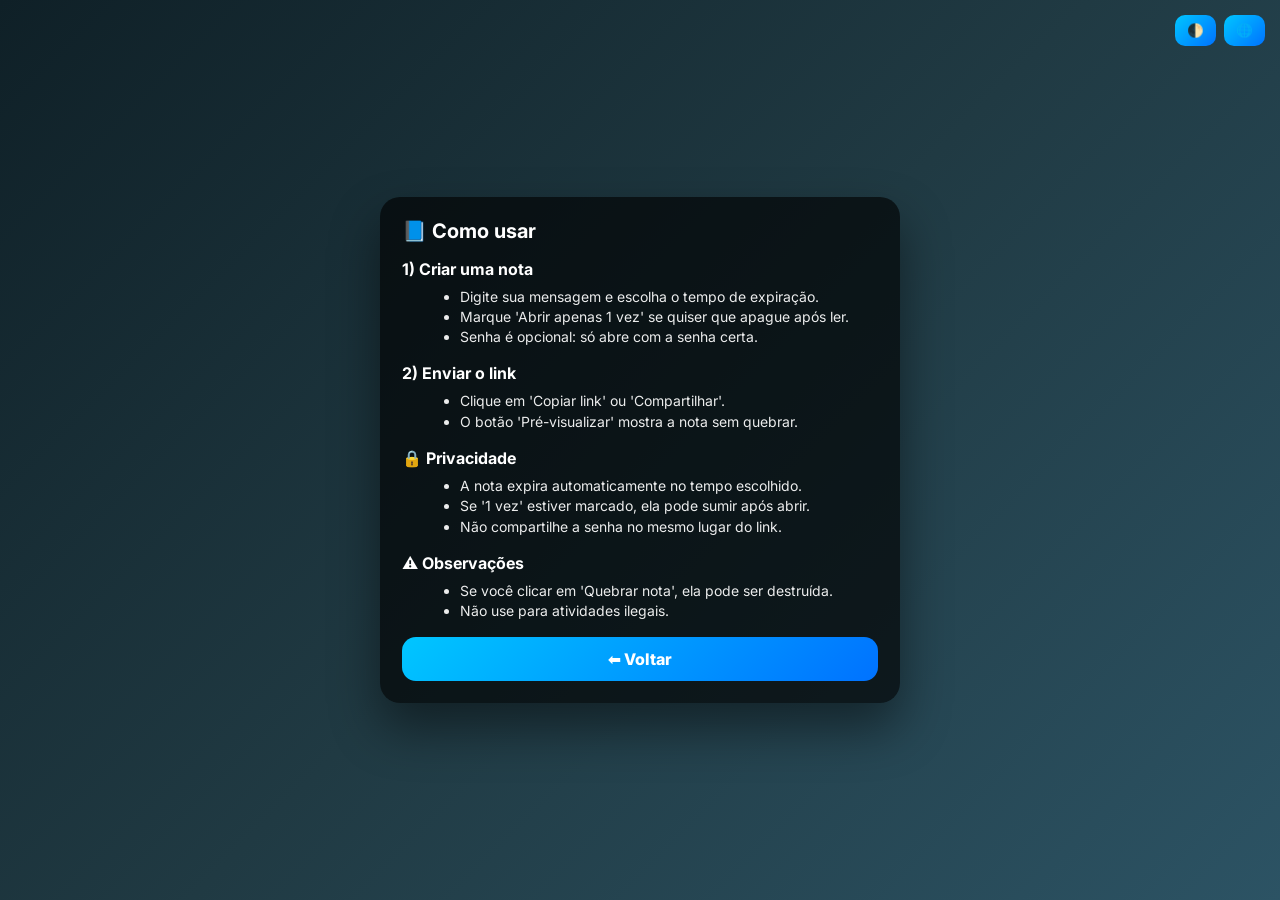
==== como-usar.html @ 9c48ce54 "Add files via upload" ====
<!DOCTYPE html>
<html lang="pt-BR">
<head>
  <meta charset="UTF-8" />
  <meta name="viewport" content="width=device-width, initial-scale=1" />
  <title>Como usar • Privinote</title>
  <link rel="preconnect" href="https://fonts.googleapis.com">
  <link rel="preconnect" href="https://fonts.gstatic.com" crossorigin>
  <link href="https://fonts.googleapis.com/css2?family=Inter:wght;500;600;700&display=swap" rel="stylesheet">
  <style>
    :root{--bg-dark:linear-gradient(135deg,#0f2027,#203a43,#2c5364);--bg-light:linear-gradient(135deg,#f5f7fa,#c3cfe2);--box-dark:rgba(0,0,0,.65);--box-light:rgba(255,255,255,.92);--text-dark:#fff;--text-light:#111;--accent:#00c6ff;}
    *{box-sizing:border-box}
    body{margin:0;padding:16px;font-family:Inter,system-ui,Segoe UI,Arial,sans-serif;background:var(--bg-dark);color:var(--text-dark);min-height:100vh;display:flex;align-items:center;justify-content:center;transition:.3s}
    body.light{background:var(--bg-light);color:var(--text-light)}
    .top-controls{position:fixed;top:15px;right:15px;display:flex;gap:8px}
    .top-controls button{width:auto;padding:8px 12px;border-radius:10px;border:none;cursor:pointer;background:linear-gradient(135deg,#00c6ff,#0072ff);color:#fff;font-weight:700}
    .card{background:var(--box-dark);padding:22px;border-radius:20px;max-width:520px;width:100%;box-shadow:0 25px 50px rgba(0,0,0,.45)}
    body.light .card{background:var(--box-light)}
    h1{margin:0 0 10px;font-size:20px}
    h2{margin:16px 0 8px;font-size:16px}
    p,li{font-size:14px;line-height:1.45;opacity:.92}
    ul{margin:8px 0 0 18px}
    .back{display:block;text-align:center;margin-top:16px;padding:12px;border-radius:14px;text-decoration:none;font-weight:800;color:#fff;background:linear-gradient(135deg,#00c6ff,#0072ff)}
    body.light .back{color:#fff}
  </style>
</head>
<body>
  <div class="top-controls">
    <button onclick="toggleTheme()">🌓</button>
    <button onclick="toggleLang()">🌐</button>
  </div>

  <div class="card">
    <h1 id="t_title">📘 Como usar</h1>

    <h2 id="t_h2_1">1) Criar uma nota</h2>
    <ul>
      <li id="t_1a"></li>
      <li id="t_1b"></li>
      <li id="t_1c"></li>
    </ul>

    <h2 id="t_h2_2">2) Enviar o link</h2>
    <ul>
      <li id="t_2a"></li>
      <li id="t_2b"></li>
    </ul>

    <h2 id="t_h2_3">🔒 Privacidade</h2>
    <ul>
      <li id="t_3a"></li>
      <li id="t_3b"></li>
      <li id="t_3c"></li>
    </ul>

    <h2 id="t_h2_4">⚠️ Observações</h2>
    <ul>
      <li id="t_4a"></li>
      <li id="t_4b"></li>
    </ul>

    <a class="back" href="index.html" id="t_back">⬅️ Voltar</a>
  </div>

  <script>
    const texts={
      pt:{
        title:"📘 Como usar",
        h21:"1) Criar uma nota",
        a1:"Digite sua mensagem e escolha o tempo de expiração.",
        b1:"Marque 'Abrir apenas 1 vez' se quiser que apague após ler.",
        c1:"Senha é opcional: só abre com a senha certa.",
        h22:"2) Enviar o link",
        a2:"Clique em 'Copiar link' ou 'Compartilhar'.",
        b2:"O botão 'Pré-visualizar' mostra a nota sem quebrar.",
        h23:"🔒 Privacidade",
        a3:"A nota expira automaticamente no tempo escolhido.",
        b3:"Se '1 vez' estiver marcado, ela pode sumir após abrir.",
        c3:"Não compartilhe a senha no mesmo lugar do link.",
        h24:"⚠️ Observações",
        a4:"Se você clicar em 'Quebrar nota', ela pode ser destruída.",
        b4:"Não use para atividades ilegais.",
        back:"⬅️ Voltar"
      },
      en:{
        title:"📘 How it works",
        h21:"1) Create a note",
        a1:"Type your message and choose an expiration time.",
        b1:"Enable 'Open only once' to delete after reading.",
        c1:"Password is optional: it only opens with the correct password.",
        h22:"2) Send the link",
        a2:"Tap 'Copy link' or 'Share'.",
        b2:"The 'Preview' button shows the note without breaking it.",
        h23:"🔒 Privacy",
        a3:"The note expires automatically after the chosen time.",
        b3:"If 'one time' is enabled, it may disappear after opening.",
        c3:"Don't share the password in the same place as the link.",
        h24:"⚠️ Notes",
        a4:"If you press 'Break note', it can be destroyed.",
        b4:"Do not use for illegal activities.",
        back:"⬅️ Back"
      }
    };

    let lang = localStorage.getItem('lang') || 'pt';

    function applyLang(){
      const t=texts[lang];
      document.documentElement.lang = lang==='pt' ? 'pt-BR' : 'en';
      document.getElementById('t_title').innerText=t.title;
      document.getElementById('t_h2_1').innerText=t.h21;
      document.getElementById('t_1a').innerText=t.a1;
      document.getElementById('t_1b').innerText=t.b1;
      document.getElementById('t_1c').innerText=t.c1;
      document.getElementById('t_h2_2').innerText=t.h22;
      document.getElementById('t_2a').innerText=t.a2;
      document.getElementById('t_2b').innerText=t.b2;
      document.getElementById('t_h2_3').innerText=t.h23;
      document.getElementById('t_3a').innerText=t.a3;
      document.getElementById('t_3b').innerText=t.b3;
      document.getElementById('t_3c').innerText=t.c3;
      document.getElementById('t_h2_4').innerText=t.h24;
      document.getElementById('t_4a').innerText=t.a4;
      document.getElementById('t_4b').innerText=t.b4;
      document.getElementById('t_back').innerText=t.back;
    }

    window.toggleLang=()=>{
      lang = lang==='pt' ? 'en' : 'pt';
      localStorage.setItem('lang',lang);
      applyLang();
    };

    window.toggleTheme=()=>{
      document.body.classList.toggle('light');
      localStorage.setItem('theme',document.body.classList.contains('light')?'light':'dark');
    };

    if(localStorage.getItem('theme')==='light') document.body.classList.add('light');
    applyLang();
  </script>
</body>
</html>
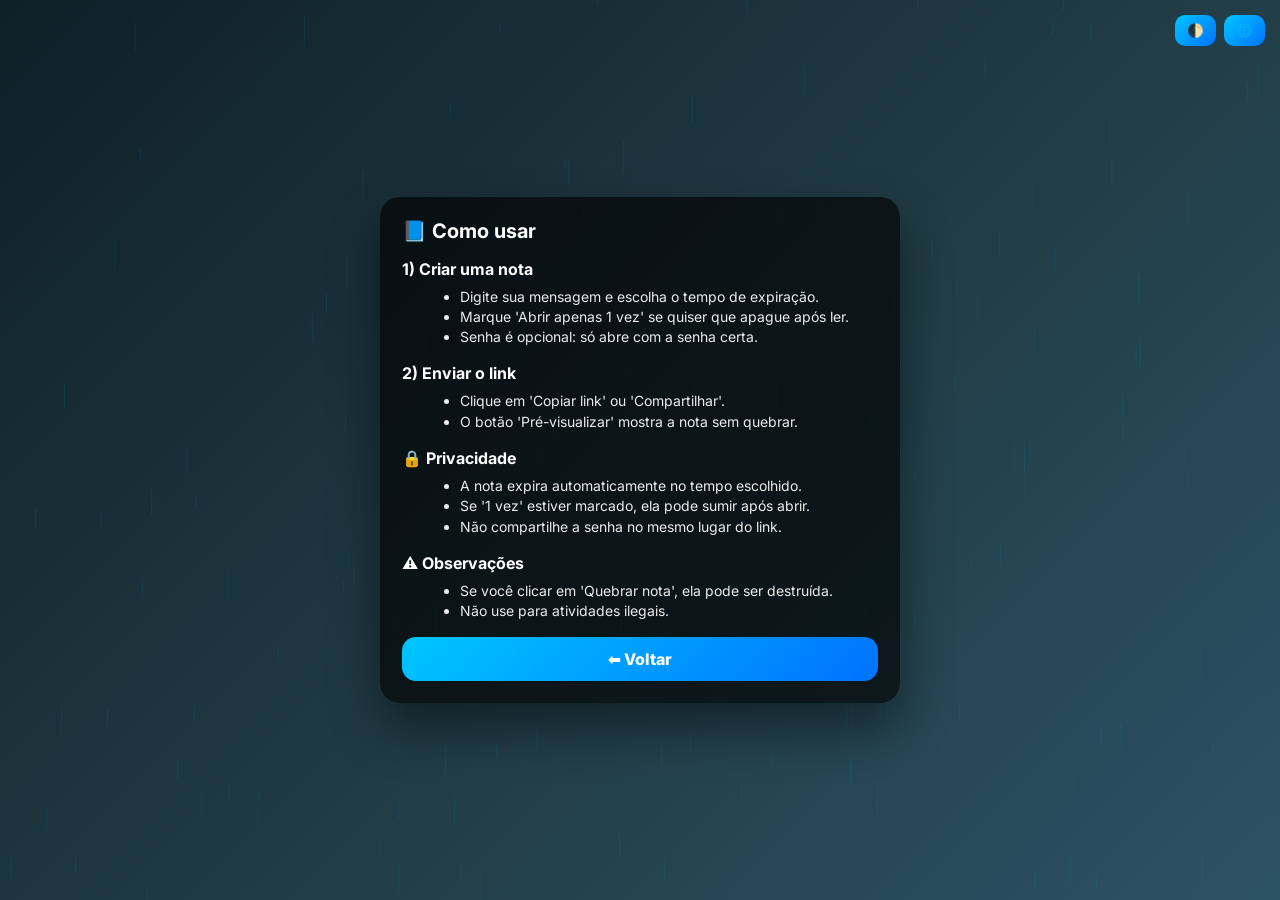
==== commit d89a38e9: "Add files via upload" ====
--- a/como-usar.html
+++ b/como-usar.html
@@ -22,9 +22,15 @@
     ul{margin:8px 0 0 18px}
     .back{display:block;text-align:center;margin-top:16px;padding:12px;border-radius:14px;text-decoration:none;font-weight:800;color:#fff;background:linear-gradient(135deg,#00c6ff,#0072ff)}
     body.light .back{color:#fff}
+
+    /* Chuva cyber (fundo) */
+    #rain{position:fixed;inset:0;width:100%;height:100%;pointer-events:none;z-index:0;opacity:.45}
+    .card{position:relative;z-index:1}
+    .top-controls{z-index:2}
   </style>
 </head>
 <body>
+  <canvas id="rain"></canvas>
   <div class="top-controls">
     <button onclick="toggleTheme()">🌓</button>
     <button onclick="toggleLang()">🌐</button>
@@ -139,5 +145,61 @@
     if(localStorage.getItem('theme')==='light') document.body.classList.add('light');
     applyLang();
   </script>
+
+  <script>
+    // Chuva cyber (leve)
+    (function(){
+      const c = document.getElementById('rain');
+      if(!c) return;
+      const ctx = c.getContext('2d');
+      let W=0,H=0;
+      const DPR = Math.min(window.devicePixelRatio||1, 2);
+      function resize(){
+        W = Math.floor(window.innerWidth);
+        H = Math.floor(window.innerHeight);
+        c.style.width = W+'px';
+        c.style.height = H+'px';
+        c.width = Math.floor(W*DPR);
+        c.height = Math.floor(H*DPR);
+        ctx.setTransform(DPR,0,0,DPR,0,0);
+      }
+      window.addEventListener('resize', resize, {passive:true});
+      resize();
+
+      const count = Math.max(70, Math.min(150, Math.floor(W/6)));
+      const drops = Array.from({length: count}, () => ({
+        x: Math.random()*W,
+        y: Math.random()*H,
+        l: 10 + Math.random()*22,
+        s: 3 + Math.random()*6,
+        w: 1
+      }));
+
+      function color(){
+        // muda levemente conforme tema
+        const isLight = document.body.classList.contains('light');
+        return isLight ? 'rgba(0,114,255,0.22)' : 'rgba(0,198,255,0.20)';
+      }
+
+      function step(){
+        ctx.clearRect(0,0,W,H);
+        ctx.lineWidth = 1;
+        ctx.strokeStyle = color();
+        ctx.beginPath();
+        for(const d of drops){
+          ctx.moveTo(d.x, d.y);
+          ctx.lineTo(d.x, d.y + d.l);
+          d.y += d.s;
+          d.x += 0.2; // leve inclinação
+          if(d.y > H + 30){ d.y = -30; d.x = Math.random()*W; }
+          if(d.x > W + 30){ d.x = -30; }
+        }
+        ctx.stroke();
+        requestAnimationFrame(step);
+      }
+      step();
+    })();
+  </script>
+
 </body>
 </html>
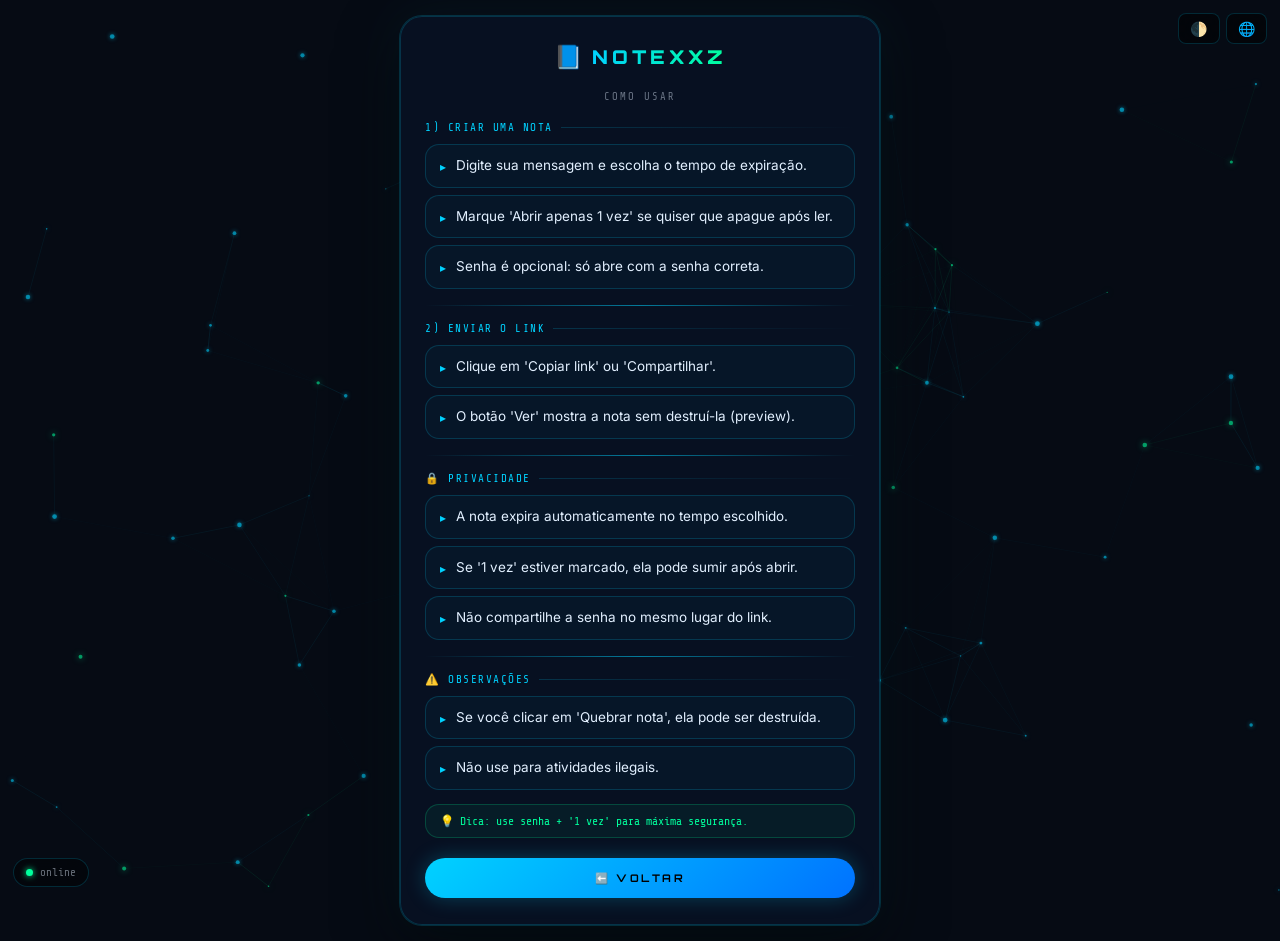
==== commit 329044bb: "Add files via upload" ====
--- a/como-usar.html
+++ b/como-usar.html
@@ -1,205 +1,368 @@
 <!DOCTYPE html>
 <html lang="pt-BR">
 <head>
-  <meta charset="UTF-8" />
-  <meta name="viewport" content="width=device-width, initial-scale=1" />
-  <title>Como usar • Privinote</title>
-  <link rel="preconnect" href="https://fonts.googleapis.com">
-  <link rel="preconnect" href="https://fonts.gstatic.com" crossorigin>
-  <link href="https://fonts.googleapis.com/css2?family=Inter:wght;500;600;700&display=swap" rel="stylesheet">
-  <style>
-    :root{--bg-dark:linear-gradient(135deg,#0f2027,#203a43,#2c5364);--bg-light:linear-gradient(135deg,#f5f7fa,#c3cfe2);--box-dark:rgba(0,0,0,.65);--box-light:rgba(255,255,255,.92);--text-dark:#fff;--text-light:#111;--accent:#00c6ff;}
-    *{box-sizing:border-box}
-    body{margin:0;padding:16px;font-family:Inter,system-ui,Segoe UI,Arial,sans-serif;background:var(--bg-dark);color:var(--text-dark);min-height:100vh;display:flex;align-items:center;justify-content:center;transition:.3s}
-    body.light{background:var(--bg-light);color:var(--text-light)}
-    .top-controls{position:fixed;top:15px;right:15px;display:flex;gap:8px}
-    .top-controls button{width:auto;padding:8px 12px;border-radius:10px;border:none;cursor:pointer;background:linear-gradient(135deg,#00c6ff,#0072ff);color:#fff;font-weight:700}
-    .card{background:var(--box-dark);padding:22px;border-radius:20px;max-width:520px;width:100%;box-shadow:0 25px 50px rgba(0,0,0,.45)}
-    body.light .card{background:var(--box-light)}
-    h1{margin:0 0 10px;font-size:20px}
-    h2{margin:16px 0 8px;font-size:16px}
-    p,li{font-size:14px;line-height:1.45;opacity:.92}
-    ul{margin:8px 0 0 18px}
-    .back{display:block;text-align:center;margin-top:16px;padding:12px;border-radius:14px;text-decoration:none;font-weight:800;color:#fff;background:linear-gradient(135deg,#00c6ff,#0072ff)}
-    body.light .back{color:#fff}
-
-    /* Chuva cyber (fundo) */
-    #rain{position:fixed;inset:0;width:100%;height:100%;pointer-events:none;z-index:0;opacity:.45}
-    .card{position:relative;z-index:1}
-    .top-controls{z-index:2}
-  </style>
+<meta charset="UTF-8">
+<title>Como usar • Notexxz</title>
+<meta name="viewport" content="width=device-width,initial-scale=1">
+<meta name="description" content="Aprenda a usar o Notexxz — mensagens secretas que se autodestroem.">
+<link rel="icon" href="data:image/svg+xml,<svg xmlns='http://www.w3.org/2000/svg' viewBox='0 0 100 100'><text y='.9em' font-size='90'>🔐</text></svg>">
+<link rel="preconnect" href="https://fonts.googleapis.com">
+<link rel="preconnect" href="https://fonts.gstatic.com" crossorigin>
+<link href="https://fonts.googleapis.com/css2?family=Orbitron:wght@900&family=Share+Tech+Mono&family=Inter:wght@400;600&display=swap" rel="stylesheet">
+<style>
+:root{
+  --bg:#060b14;--sf:rgba(8,18,36,.88);
+  --b:rgba(0,210,255,.18);--bh:rgba(0,210,255,.55);
+  --n:#00d2ff;--n2:#00ff9d;--n3:#ff2d6e;
+  --t:#e2f0ff;--td:rgba(226,240,255,.45);
+}
+body.light{
+  --bg:#f0f4fa;--sf:rgba(255,255,255,.93);
+  --b:rgba(0,100,190,.18);--bh:rgba(0,100,190,.5);
+  --n:#006fc2;--n2:#009a60;--n3:#d4003a;
+  --t:#0a1628;--td:rgba(10,22,40,.45);
+}
+*,*::before,*::after{box-sizing:border-box;margin:0;padding:0}
+body{
+  font-family:'Inter',sans-serif;background:var(--bg);color:var(--t);
+  min-height:100dvh;display:flex;align-items:center;justify-content:center;
+  padding:16px;transition:background .35s,color .35s;overflow-x:hidden;
+}
+#rain{position:fixed;inset:0;pointer-events:none;z-index:0}
+
+/* card — idêntico ao index */
+.box{
+  position:relative;z-index:2;background:var(--sf);border:1px solid var(--b);
+  border-radius:22px;padding:26px 24px;max-width:480px;width:100%;
+  backdrop-filter:blur(20px);-webkit-backdrop-filter:blur(20px);
+  box-shadow:0 0 0 1px var(--b),0 0 50px rgba(0,210,255,.05),0 24px 60px rgba(0,0,0,.55);
+  opacity:0;transform:translateY(14px);
+  transition:opacity .38s ease,transform .38s ease,border-color .25s,box-shadow .3s ease;
+}
+.box.show{opacity:1;transform:none}
+.box:hover{
+  border-color:var(--bh);
+  box-shadow:0 0 0 1px var(--bh),0 0 60px rgba(0,210,255,.09),0 24px 60px rgba(0,0,0,.55);
+}
+
+/* logo */
+.logo{display:flex;align-items:center;justify-content:center;gap:9px;margin-bottom:20px}
+.logo-icon{font-size:23px;animation:glow 3s ease-in-out infinite}
+@keyframes glow{0%,100%{filter:drop-shadow(0 0 5px var(--n))}50%{filter:drop-shadow(0 0 13px var(--n))}}
+.logo-text{
+  font-family:'Orbitron',sans-serif;font-size:19px;font-weight:900;
+  letter-spacing:4px;text-transform:uppercase;
+  background:linear-gradient(90deg,var(--n),var(--n2));
+  -webkit-background-clip:text;-webkit-text-fill-color:transparent;background-clip:text;
+}
+
+/* page title */
+.page-title{
+  font-family:'Share Tech Mono',monospace;font-size:10.5px;
+  letter-spacing:2px;text-transform:uppercase;color:var(--td);
+  margin-bottom:18px;text-align:center;
+}
+
+/* divider */
+.divider{height:1px;background:linear-gradient(90deg,transparent,var(--bh),transparent);margin:16px 0}
+
+/* sections */
+.section-title{
+  display:flex;align-items:center;gap:8px;
+  font-family:'Share Tech Mono',monospace;font-size:11px;
+  letter-spacing:1.5px;text-transform:uppercase;
+  color:var(--n);margin-bottom:10px;
+}
+.section-title span{
+  flex:1;height:1px;background:linear-gradient(90deg,var(--b),transparent);
+}
+ul{list-style:none;display:flex;flex-direction:column;gap:7px}
+ul li{
+  display:flex;gap:10px;align-items:flex-start;
+  font-size:13.5px;line-height:1.6;color:var(--t);
+  padding:10px 14px;
+  background:rgba(0,210,255,.03);
+  border:1px solid var(--b);
+  border-radius:14px;
+  transition:border-color .2s,background .2s;
+}
+ul li:hover{border-color:var(--bh);background:rgba(0,210,255,.06)}
+ul li::before{
+  content:'▸';color:var(--n);font-size:12px;
+  margin-top:2px;flex-shrink:0;
+}
+body.light ul li{background:rgba(0,100,190,.03)}
+body.light ul li:hover{background:rgba(0,100,190,.07)}
+
+/* tip badge */
+.tip{
+  display:inline-flex;align-items:center;gap:6px;
+  margin-top:14px;padding:9px 14px;
+  background:rgba(0,255,157,.05);border:1px solid rgba(0,255,157,.2);
+  border-radius:14px;font-family:'Share Tech Mono',monospace;
+  font-size:11.5px;color:var(--n2);width:100%;
+}
+
+/* buttons */
+button{
+  width:100%;padding:12px 16px;border:none;border-radius:50px;
+  font-family:'Inter',sans-serif;font-size:14px;font-weight:600;cursor:pointer;
+  position:relative;overflow:hidden;
+  transition:transform .22s cubic-bezier(.34,1.56,.64,1),box-shadow .22s ease,border-color .22s ease,color .22s ease;
+  letter-spacing:.4px;
+}
+button:active{transform:scale(.95)!important;transition:transform .1s ease!important}
+button::after{
+  content:'';position:absolute;width:10px;height:10px;left:50%;top:50%;
+  transform:translate(-50%,-50%) scale(1);background:rgba(255,255,255,.28);
+  border-radius:999px;opacity:0;pointer-events:none;
+}
+button.rpl::after{animation:rpl .46s ease-out}
+@keyframes rpl{0%{opacity:.5;transform:translate(-50%,-50%) scale(1)}100%{opacity:0;transform:translate(-50%,-50%) scale(28)}}
+
+.btn-back{
+  background:linear-gradient(135deg,var(--n),#0072ff);color:#000;font-weight:700;
+  margin-top:20px;font-family:'Orbitron',sans-serif;font-size:10.5px;
+  letter-spacing:2.5px;text-transform:uppercase;
+  box-shadow:0 0 20px rgba(0,210,255,.25);
+  text-decoration:none;display:block;text-align:center;padding:13px;
+  border-radius:50px;
+  transition:transform .22s cubic-bezier(.34,1.56,.64,1),box-shadow .22s ease;
+}
+.btn-back:hover{box-shadow:0 0 36px rgba(0,210,255,.48);transform:translateY(-1px)}
+
+/* top controls — idêntico ao index */
+.tc{position:fixed!important;top:13px!important;right:13px!important;left:auto!important;bottom:auto!important;z-index:9999!important;display:flex;gap:6px}
+.tc button{width:auto;padding:6px 11px;font-size:14px;border-radius:8px;margin:0;background:rgba(0,0,0,.48);border:1px solid var(--b);color:var(--t);backdrop-filter:blur(10px)}
+body.light .tc button{background:rgba(255,255,255,.75)}
+.tc button:hover{border-color:var(--bh);background:rgba(0,210,255,.1)}
+
+/* status pill */
+.fs{position:fixed;left:13px;bottom:13px;z-index:9999}
+.sp{display:flex;align-items:center;gap:7px;padding:7px 12px;border-radius:999px;font-family:'Share Tech Mono',monospace;font-size:11px;color:var(--td);border:1px solid var(--b);background:rgba(0,0,0,.4);backdrop-filter:blur(12px)}
+body.light .sp{background:rgba(255,255,255,.78)}
+.sd{width:7px;height:7px;border-radius:999px;background:var(--n2);box-shadow:0 0 6px var(--n2);animation:bl 2.2s ease-in-out infinite}
+@keyframes bl{0%,100%{opacity:1}50%{opacity:.3}}
+.sd.off{background:var(--n3);box-shadow:0 0 6px var(--n3);animation:none}
+
+/* mobile */
+@media(max-width:520px){
+  body{padding:12px}
+  .box{padding:20px 16px}
+  .logo-text{font-size:17px;letter-spacing:3px}
+  ul li{font-size:13px;padding:9px 12px}
+  .tc{top:11px!important;right:11px!important}
+}
+@media(prefers-reduced-motion:reduce){*{animation:none!important;transition:none!important}}
+</style>
 </head>
 <body>
-  <canvas id="rain"></canvas>
-  <div class="top-controls">
-    <button onclick="toggleTheme()">🌓</button>
-    <button onclick="toggleLang()">🌐</button>
-  </div>
-
-  <div class="card">
-    <h1 id="t_title">📘 Como usar</h1>
-
-    <h2 id="t_h2_1">1) Criar uma nota</h2>
+<canvas id="rain"></canvas>
+
+<div class="tc">
+  <button onclick="toggleTheme()">🌓</button>
+  <button onclick="toggleLang()">🌐</button>
+</div>
+
+<div class="fs">
+  <div class="sp">
+    <span class="sd" id="onlineDot"></span>
+    <span id="onlineText">online</span>
+  </div>
+</div>
+
+<div class="box" id="card">
+  <div class="logo">
+    <span class="logo-icon">📘</span>
+    <span class="logo-text">Notexxz</span>
+  </div>
+  <p class="page-title" id="t_title">como usar</p>
+
+  <div class="section">
+    <div class="section-title" id="t_h2_1">1) Criar uma nota <span></span></div>
     <ul>
       <li id="t_1a"></li>
       <li id="t_1b"></li>
       <li id="t_1c"></li>
     </ul>
-
-    <h2 id="t_h2_2">2) Enviar o link</h2>
+  </div>
+
+  <div class="divider"></div>
+
+  <div class="section">
+    <div class="section-title" id="t_h2_2">2) Enviar o link <span></span></div>
     <ul>
       <li id="t_2a"></li>
       <li id="t_2b"></li>
     </ul>
-
-    <h2 id="t_h2_3">🔒 Privacidade</h2>
+  </div>
+
+  <div class="divider"></div>
+
+  <div class="section">
+    <div class="section-title" id="t_h2_3">🔒 Privacidade <span></span></div>
     <ul>
       <li id="t_3a"></li>
       <li id="t_3b"></li>
       <li id="t_3c"></li>
     </ul>
-
-    <h2 id="t_h2_4">⚠️ Observações</h2>
+  </div>
+
+  <div class="divider"></div>
+
+  <div class="section">
+    <div class="section-title" id="t_h2_4">⚠️ Observações <span></span></div>
     <ul>
       <li id="t_4a"></li>
       <li id="t_4b"></li>
     </ul>
-
-    <a class="back" href="index.html" id="t_back">⬅️ Voltar</a>
-  </div>
-
-  <script>
-    const texts={
-      pt:{
-        title:"📘 Como usar",
-        h21:"1) Criar uma nota",
-        a1:"Digite sua mensagem e escolha o tempo de expiração.",
-        b1:"Marque 'Abrir apenas 1 vez' se quiser que apague após ler.",
-        c1:"Senha é opcional: só abre com a senha certa.",
-        h22:"2) Enviar o link",
-        a2:"Clique em 'Copiar link' ou 'Compartilhar'.",
-        b2:"O botão 'Pré-visualizar' mostra a nota sem quebrar.",
-        h23:"🔒 Privacidade",
-        a3:"A nota expira automaticamente no tempo escolhido.",
-        b3:"Se '1 vez' estiver marcado, ela pode sumir após abrir.",
-        c3:"Não compartilhe a senha no mesmo lugar do link.",
-        h24:"⚠️ Observações",
-        a4:"Se você clicar em 'Quebrar nota', ela pode ser destruída.",
-        b4:"Não use para atividades ilegais.",
-        back:"⬅️ Voltar"
-      },
-      en:{
-        title:"📘 How it works",
-        h21:"1) Create a note",
-        a1:"Type your message and choose an expiration time.",
-        b1:"Enable 'Open only once' to delete after reading.",
-        c1:"Password is optional: it only opens with the correct password.",
-        h22:"2) Send the link",
-        a2:"Tap 'Copy link' or 'Share'.",
-        b2:"The 'Preview' button shows the note without breaking it.",
-        h23:"🔒 Privacy",
-        a3:"The note expires automatically after the chosen time.",
-        b3:"If 'one time' is enabled, it may disappear after opening.",
-        c3:"Don't share the password in the same place as the link.",
-        h24:"⚠️ Notes",
-        a4:"If you press 'Break note', it can be destroyed.",
-        b4:"Do not use for illegal activities.",
-        back:"⬅️ Back"
+  </div>
+
+  <div class="tip" id="t_tip"></div>
+
+  <a class="btn-back" href="index.html" id="t_back">⬅️ Voltar</a>
+</div>
+
+<script>
+const T={
+  pt:{
+    title:"como usar",
+    h21:"1) Criar uma nota",
+    a1:"Digite sua mensagem e escolha o tempo de expiração.",
+    b1:"Marque 'Abrir apenas 1 vez' se quiser que apague após ler.",
+    c1:"Senha é opcional: só abre com a senha correta.",
+    h22:"2) Enviar o link",
+    a2:"Clique em 'Copiar link' ou 'Compartilhar'.",
+    b2:"O botão 'Ver' mostra a nota sem destruí-la (preview).",
+    h23:"🔒 Privacidade",
+    a3:"A nota expira automaticamente no tempo escolhido.",
+    b3:"Se '1 vez' estiver marcado, ela pode sumir após abrir.",
+    c3:"Não compartilhe a senha no mesmo lugar do link.",
+    h24:"⚠️ Observações",
+    a4:"Se você clicar em 'Quebrar nota', ela pode ser destruída.",
+    b4:"Não use para atividades ilegais.",
+    tip:"💡 Dica: use senha + '1 vez' para máxima segurança.",
+    back:"⬅️ Voltar",
+    on:"online",off:"offline"
+  },
+  en:{
+    title:"how it works",
+    h21:"1) Create a note",
+    a1:"Type your message and choose an expiration time.",
+    b1:"Enable 'Open only once' to delete after reading.",
+    c1:"Password is optional: it only opens with the correct password.",
+    h22:"2) Send the link",
+    a2:"Tap 'Copy link' or 'Share'.",
+    b2:"The 'Preview' button shows the note without breaking it.",
+    h23:"🔒 Privacy",
+    a3:"The note expires automatically after the chosen time.",
+    b3:"If 'one time' is enabled, it may disappear after opening.",
+    c3:"Don't share the password in the same place as the link.",
+    h24:"⚠️ Notes",
+    a4:"If you press 'Break note', it can be destroyed.",
+    b4:"Do not use for illegal activities.",
+    tip:"💡 Tip: use password + 'once' for maximum security.",
+    back:"⬅️ Back",
+    on:"online",off:"offline"
+  }
+};
+
+let lang=localStorage.getItem("lang")||"pt";
+const $=id=>document.getElementById(id);
+
+function applyLang(){
+  const t=T[lang];
+  document.documentElement.lang=lang==="pt"?"pt-BR":"en";
+  $("t_title").innerText=t.title;
+  $("t_h2_1").innerHTML=t.h21+' <span></span>';
+  $("t_1a").innerText=t.a1;
+  $("t_1b").innerText=t.b1;
+  $("t_1c").innerText=t.c1;
+  $("t_h2_2").innerHTML=t.h22+' <span></span>';
+  $("t_2a").innerText=t.a2;
+  $("t_2b").innerText=t.b2;
+  $("t_h2_3").innerHTML=t.h23+' <span></span>';
+  $("t_3a").innerText=t.a3;
+  $("t_3b").innerText=t.b3;
+  $("t_3c").innerText=t.c3;
+  $("t_h2_4").innerHTML=t.h24+' <span></span>';
+  $("t_4a").innerText=t.a4;
+  $("t_4b").innerText=t.b4;
+  $("t_tip").innerText=t.tip;
+  $("t_back").innerText=t.back;
+  const on=navigator.onLine;
+  $("onlineDot").classList.toggle("off",!on);
+  $("onlineText").textContent=on?t.on:t.off;
+}
+applyLang();
+
+window.toggleLang=()=>{lang=lang==="pt"?"en":"pt";localStorage.setItem("lang",lang);applyLang()};
+window.toggleTheme=()=>{
+  document.body.classList.toggle("light");
+  localStorage.setItem("theme",document.body.classList.contains("light")?"light":"dark");
+};
+if(localStorage.getItem("theme")==="light") document.body.classList.add("light");
+window.addEventListener("online",applyLang);
+window.addEventListener("offline",applyLang);
+
+// ripple nos botões
+document.querySelectorAll("button").forEach(b=>{
+  b.addEventListener("click",()=>{b.classList.remove("rpl");void b.offsetWidth;b.classList.add("rpl")});
+});
+
+// entrada suave do card
+requestAnimationFrame(()=>$("card").classList.add("show"));
+
+// ===== PARTICLE NETWORK (mesmo do index) =====
+const cv=document.getElementById("rain"),cx=cv.getContext("2d");
+const mob=matchMedia("(max-width:520px)").matches;
+let run=true;
+document.addEventListener("visibilitychange",()=>{run=!document.hidden});
+
+function rsz(){cv.width=innerWidth;cv.height=innerHeight}
+rsz();addEventListener("resize",()=>{rsz();init()});
+
+const N=mob?45:80,MAX_D=mob?120:150;
+let pts=[];
+function init(){
+  pts=[];
+  for(let i=0;i<N;i++) pts.push({
+    x:Math.random()*innerWidth,y:Math.random()*innerHeight,
+    vx:(Math.random()-.5)*.4,vy:(Math.random()-.5)*.4,
+    r:Math.random()*1.8+.6,c:Math.random()>.75?1:0
+  });
+}
+init();
+
+const COL=["#00d2ff","#00ff9d"];
+let frame=0;
+function loop(){
+  requestAnimationFrame(loop);
+  if(!run)return;
+  if(mob&&(frame++&1))return;
+  cx.clearRect(0,0,innerWidth,innerHeight);
+  for(let i=0;i<N;i++){
+    for(let j=i+1;j<N;j++){
+      const dx=pts[i].x-pts[j].x,dy=pts[i].y-pts[j].y;
+      const d=Math.sqrt(dx*dx+dy*dy);
+      if(d<MAX_D){
+        cx.beginPath();cx.globalAlpha=(1-d/MAX_D)*.18;
+        cx.strokeStyle=COL[pts[i].c];cx.lineWidth=.6;
+        cx.moveTo(pts[i].x,pts[i].y);cx.lineTo(pts[j].x,pts[j].y);cx.stroke();
       }
-    };
-
-    let lang = localStorage.getItem('lang') || 'pt';
-
-    function applyLang(){
-      const t=texts[lang];
-      document.documentElement.lang = lang==='pt' ? 'pt-BR' : 'en';
-      document.getElementById('t_title').innerText=t.title;
-      document.getElementById('t_h2_1').innerText=t.h21;
-      document.getElementById('t_1a').innerText=t.a1;
-      document.getElementById('t_1b').innerText=t.b1;
-      document.getElementById('t_1c').innerText=t.c1;
-      document.getElementById('t_h2_2').innerText=t.h22;
-      document.getElementById('t_2a').innerText=t.a2;
-      document.getElementById('t_2b').innerText=t.b2;
-      document.getElementById('t_h2_3').innerText=t.h23;
-      document.getElementById('t_3a').innerText=t.a3;
-      document.getElementById('t_3b').innerText=t.b3;
-      document.getElementById('t_3c').innerText=t.c3;
-      document.getElementById('t_h2_4').innerText=t.h24;
-      document.getElementById('t_4a').innerText=t.a4;
-      document.getElementById('t_4b').innerText=t.b4;
-      document.getElementById('t_back').innerText=t.back;
     }
-
-    window.toggleLang=()=>{
-      lang = lang==='pt' ? 'en' : 'pt';
-      localStorage.setItem('lang',lang);
-      applyLang();
-    };
-
-    window.toggleTheme=()=>{
-      document.body.classList.toggle('light');
-      localStorage.setItem('theme',document.body.classList.contains('light')?'light':'dark');
-    };
-
-    if(localStorage.getItem('theme')==='light') document.body.classList.add('light');
-    applyLang();
-  </script>
-
-  <script>
-    // Chuva cyber (leve)
-    (function(){
-      const c = document.getElementById('rain');
-      if(!c) return;
-      const ctx = c.getContext('2d');
-      let W=0,H=0;
-      const DPR = Math.min(window.devicePixelRatio||1, 2);
-      function resize(){
-        W = Math.floor(window.innerWidth);
-        H = Math.floor(window.innerHeight);
-        c.style.width = W+'px';
-        c.style.height = H+'px';
-        c.width = Math.floor(W*DPR);
-        c.height = Math.floor(H*DPR);
-        ctx.setTransform(DPR,0,0,DPR,0,0);
-      }
-      window.addEventListener('resize', resize, {passive:true});
-      resize();
-
-      const count = Math.max(70, Math.min(150, Math.floor(W/6)));
-      const drops = Array.from({length: count}, () => ({
-        x: Math.random()*W,
-        y: Math.random()*H,
-        l: 10 + Math.random()*22,
-        s: 3 + Math.random()*6,
-        w: 1
-      }));
-
-      function color(){
-        // muda levemente conforme tema
-        const isLight = document.body.classList.contains('light');
-        return isLight ? 'rgba(0,114,255,0.22)' : 'rgba(0,198,255,0.20)';
-      }
-
-      function step(){
-        ctx.clearRect(0,0,W,H);
-        ctx.lineWidth = 1;
-        ctx.strokeStyle = color();
-        ctx.beginPath();
-        for(const d of drops){
-          ctx.moveTo(d.x, d.y);
-          ctx.lineTo(d.x, d.y + d.l);
-          d.y += d.s;
-          d.x += 0.2; // leve inclinação
-          if(d.y > H + 30){ d.y = -30; d.x = Math.random()*W; }
-          if(d.x > W + 30){ d.x = -30; }
-        }
-        ctx.stroke();
-        requestAnimationFrame(step);
-      }
-      step();
-    })();
-  </script>
-
+  }
+  for(const p of pts){
+    cx.beginPath();cx.globalAlpha=.55;
+    cx.fillStyle=COL[p.c];cx.shadowBlur=p.c?6:4;cx.shadowColor=COL[p.c];
+    cx.arc(p.x,p.y,p.r,0,Math.PI*2);cx.fill();
+    p.x+=p.vx;p.y+=p.vy;
+    if(p.x<0||p.x>innerWidth)p.vx*=-1;
+    if(p.y<0||p.y>innerHeight)p.vy*=-1;
+  }
+  cx.shadowBlur=0;
+}
+loop();
+</script>
 </body>
 </html>
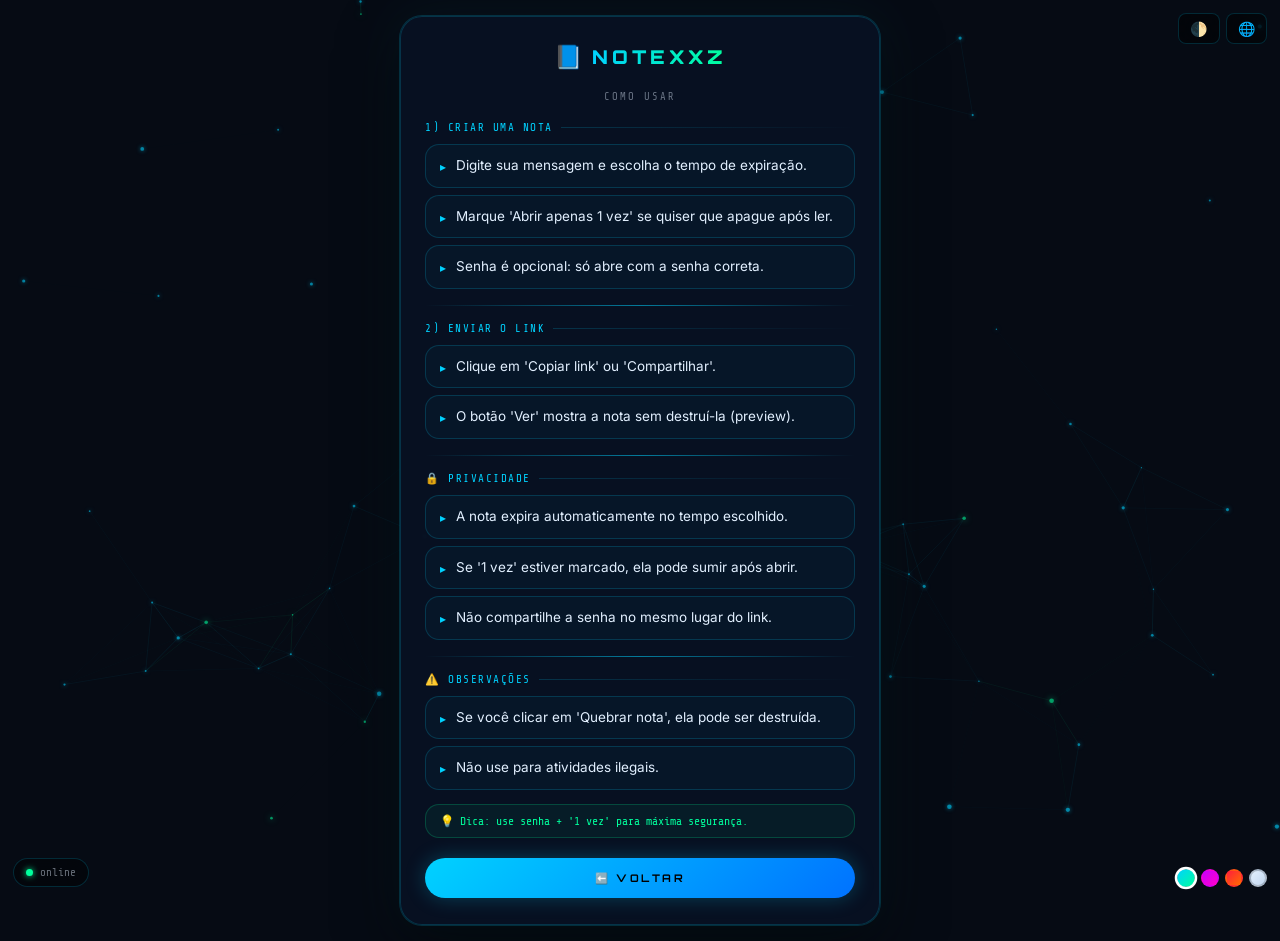
==== commit ef7ca686: "Add files via upload" ====
--- a/como-usar.html
+++ b/como-usar.html
@@ -22,6 +22,29 @@
   --n:#006fc2;--n2:#009a60;--n3:#d4003a;
   --t:#0a1628;--td:rgba(10,22,40,.45);
 }
+body.theme-purple{
+  --bg:#0d0614;--sf:rgba(20,8,36,.9);
+  --b:rgba(180,0,255,.2);--bh:rgba(180,0,255,.6);
+  --n:#c800ff;--n2:#ff00c8;--n3:#ff2d6e;
+  --t:#f0e2ff;--td:rgba(240,226,255,.45);
+}
+body.theme-red{
+  --bg:#140608;--sf:rgba(36,8,10,.9);
+  --b:rgba(255,30,60,.2);--bh:rgba(255,30,60,.6);
+  --n:#ff1e3c;--n2:#ff6b00;--n3:#ff2d6e;
+  --t:#ffe2e6;--td:rgba(255,226,230,.45);
+}
+/* seletor de tema */
+.theme-picker{display:flex;gap:6px;align-items:center;justify-content:center}
+.theme-dot{
+  width:18px;height:18px;border-radius:50%;cursor:pointer;border:2px solid transparent;
+  transition:transform .2s,border-color .2s;flex-shrink:0;
+}
+.theme-dot:hover,.theme-dot.active{transform:scale(1.25);border-color:#fff}
+.theme-dot.cyan{background:linear-gradient(135deg,#00d2ff,#00ff9d)}
+.theme-dot.purple{background:linear-gradient(135deg,#c800ff,#ff00c8)}
+.theme-dot.red{background:linear-gradient(135deg,#ff1e3c,#ff6b00)}
+.theme-dot.light-d{background:linear-gradient(135deg,#e2f0ff,#c3d8f0);border-color:rgba(0,0,0,.2)}
 *,*::before,*::after{box-sizing:border-box;margin:0;padding:0}
 body{
   font-family:'Inter',sans-serif;background:var(--bg);color:var(--t);
@@ -93,6 +116,10 @@
 }
 body.light ul li{background:rgba(0,100,190,.03)}
 body.light ul li:hover{background:rgba(0,100,190,.07)}
+body.theme-purple ul li{background:rgba(180,0,255,.03)}
+body.theme-purple ul li:hover{background:rgba(180,0,255,.08);border-color:rgba(180,0,255,.5)}
+body.theme-red ul li{background:rgba(255,30,60,.03)}
+body.theme-red ul li:hover{background:rgba(255,30,60,.08);border-color:rgba(255,30,60,.5)}
 
 /* tip badge */
 .tip{
@@ -162,6 +189,16 @@
 <div class="tc">
   <button onclick="toggleTheme()">🌓</button>
   <button onclick="toggleLang()">🌐</button>
+</div>
+
+<!-- SELETOR DE TEMAS (canto inferior direito) -->
+<div style="position:fixed;right:13px;bottom:13px;z-index:9999">
+  <div class="theme-picker">
+    <div class="theme-dot cyan active" onclick="setTheme('cyan')" title="Cyan"></div>
+    <div class="theme-dot purple" onclick="setTheme('purple')" title="Roxo"></div>
+    <div class="theme-dot red" onclick="setTheme('red')" title="Vermelho"></div>
+    <div class="theme-dot light-d" onclick="setTheme('light')" title="Claro"></div>
+  </div>
 </div>
 
 <div class="fs">
@@ -297,11 +334,26 @@
 applyLang();
 
 window.toggleLang=()=>{lang=lang==="pt"?"en":"pt";localStorage.setItem("lang",lang);applyLang()};
+
+// ===== SISTEMA DE TEMAS (igual ao index) =====
+const THEMES=["cyan","purple","red","light"];
+window.setTheme=function(theme){
+  document.body.classList.remove("theme-purple","theme-red","light");
+  if(theme==="purple") document.body.classList.add("theme-purple");
+  else if(theme==="red") document.body.classList.add("theme-red");
+  else if(theme==="light") document.body.classList.add("light");
+  localStorage.setItem("theme",theme);
+  document.querySelectorAll(".theme-dot").forEach(d=>d.classList.remove("active"));
+  const dot=document.querySelector(`.theme-dot.${theme==="light"?"light-d":theme}`);
+  if(dot) dot.classList.add("active");
+};
 window.toggleTheme=()=>{
-  document.body.classList.toggle("light");
-  localStorage.setItem("theme",document.body.classList.contains("light")?"light":"dark");
+  const cur=localStorage.getItem("theme")||"cyan";
+  const next=THEMES[(THEMES.indexOf(cur)+1)%THEMES.length];
+  setTheme(next);
 };
-if(localStorage.getItem("theme")==="light") document.body.classList.add("light");
+const savedTheme=localStorage.getItem("theme")||"cyan";
+setTheme(savedTheme);
 window.addEventListener("online",applyLang);
 window.addEventListener("offline",applyLang);
 
